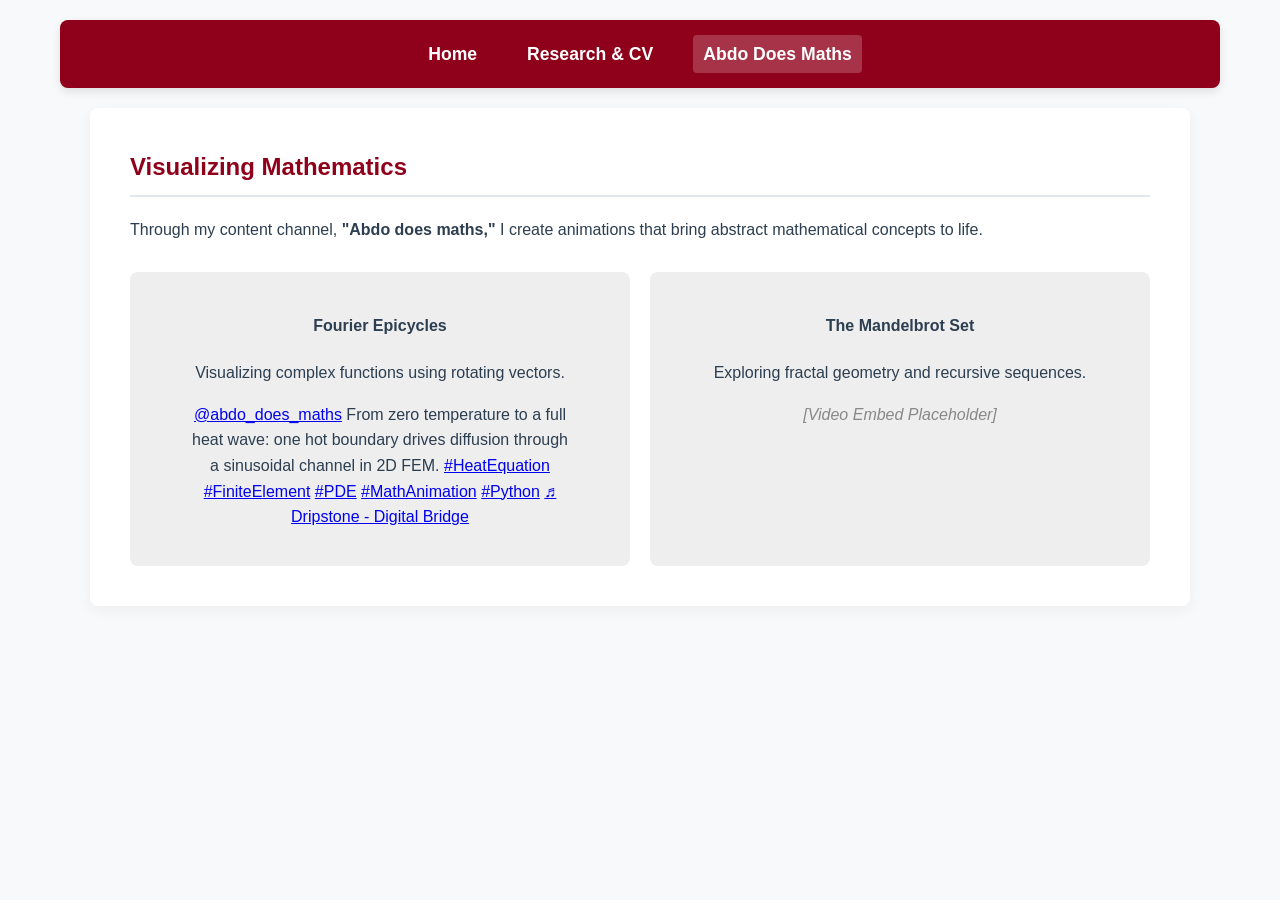
==== animations.html @ 974e37e3 "added one video" ====
<!DOCTYPE html>
<html lang="en">
<head>
    <meta charset="UTF-8">
    <meta name="viewport" content="width=device-width, initial-scale=1.0">
    <title>Abderrahmane Benfanich | Animations</title>
    <style>
        /* Exact same CSS */
        :root { --primary: #8f001a; --bg-color: #f8f9fa; --text-main: #2c3e50; --text-light: #5a6c7d; --sidebar-bg: #ffffff; --border-color: #e1e8ed; }
        body { font-family: 'Segoe UI', Roboto, Helvetica, Arial, sans-serif; line-height: 1.6; color: var(--text-main); background-color: var(--bg-color); margin: 0; padding: 20px; }
        .navbar { background-color: var(--primary); max-width: 1100px; margin: 0 auto 20px auto; padding: 15px 30px; border-radius: 8px; box-shadow: 0 4px 10px rgba(0,0,0,0.1); display: flex; justify-content: center; gap: 30px; }
        .navbar a { color: white; text-decoration: none; font-weight: 600; font-size: 1.1em; padding: 5px 10px; border-radius: 4px; transition: background 0.3s; }
        .navbar a:hover, .navbar a.active { background-color: rgba(255, 255, 255, 0.2); }
        .content-wrapper { max-width: 1100px; margin: 0 auto; display: grid; grid-template-columns: 1fr; gap: 20px; }
        .card { background: var(--sidebar-bg); border-radius: 8px; box-shadow: 0 4px 15px rgba(0,0,0,0.05); padding: 40px; text-align: center; }
        .section-title { color: var(--primary); font-size: 1.5em; border-bottom: 2px solid var(--border-color); padding-bottom: 8px; margin-top: 0; margin-bottom: 20px; text-align: left; }
        .grid-container { display: grid; grid-template-columns: repeat(auto-fit, minmax(300px, 1fr)); gap: 20px; margin-top: 30px; }
        .video-box { background: #eee; padding: 20px; border-radius: 8px; }
    </style>
</head>
<body>

    <nav class="navbar">
        <a href="index.html">Home</a>
        <a href="research.html">Research & CV</a>
        <a href="animations.html" class="active">Abdo Does Maths</a>
    </nav>

    <div class="content-wrapper">
        <main class="card">
            <h3 class="section-title">Visualizing Mathematics</h3>
            <p style="text-align: left;">Through my content channel, <strong>"Abdo does maths,"</strong> I create animations that bring abstract mathematical concepts to life.</p>
            
            <div class="grid-container">
                <div class="video-box">
                    <h4>Fourier Epicycles</h4>
                    <p>Visualizing complex functions using rotating vectors.</p>
                    <blockquote class="tiktok-embed" cite="https://www.tiktok.com/@abdo_does_maths/video/7622740439497493781" data-video-id="7622740439497493781" style="max-width: 605px;min-width: 325px;" > <section> <a target="_blank" title="@abdo_does_maths" href="https://www.tiktok.com/@abdo_does_maths?refer=embed">@abdo_does_maths</a> From zero temperature to a full heat wave: one hot boundary drives diffusion through a sinusoidal channel in 2D FEM. <a title="heatequation" target="_blank" href="https://www.tiktok.com/tag/heatequation?refer=embed">#HeatEquation</a> <a title="finiteelement" target="_blank" href="https://www.tiktok.com/tag/finiteelement?refer=embed">#FiniteElement</a> <a title="pde" target="_blank" href="https://www.tiktok.com/tag/pde?refer=embed">#PDE</a> <a title="mathanimation" target="_blank" href="https://www.tiktok.com/tag/mathanimation?refer=embed">#MathAnimation</a> <a title="python" target="_blank" href="https://www.tiktok.com/tag/python?refer=embed">#Python</a> <a target="_blank" title="♬ Dripstone - Digital Bridge" href="https://www.tiktok.com/music/Dripstone-7466888353709099024?refer=embed">♬ Dripstone - Digital Bridge</a> </section> </blockquote> <script async src="https://www.tiktok.com/embed.js"></script>
                </div>
                <div class="video-box">
                    <h4>The Mandelbrot Set</h4>
                    <p>Exploring fractal geometry and recursive sequences.</p>
                    <p style="color: #888; font-style: italic;">[Video Embed Placeholder]</p>
                </div>
            </div>
        </main>
    </div>

</body>
</html>
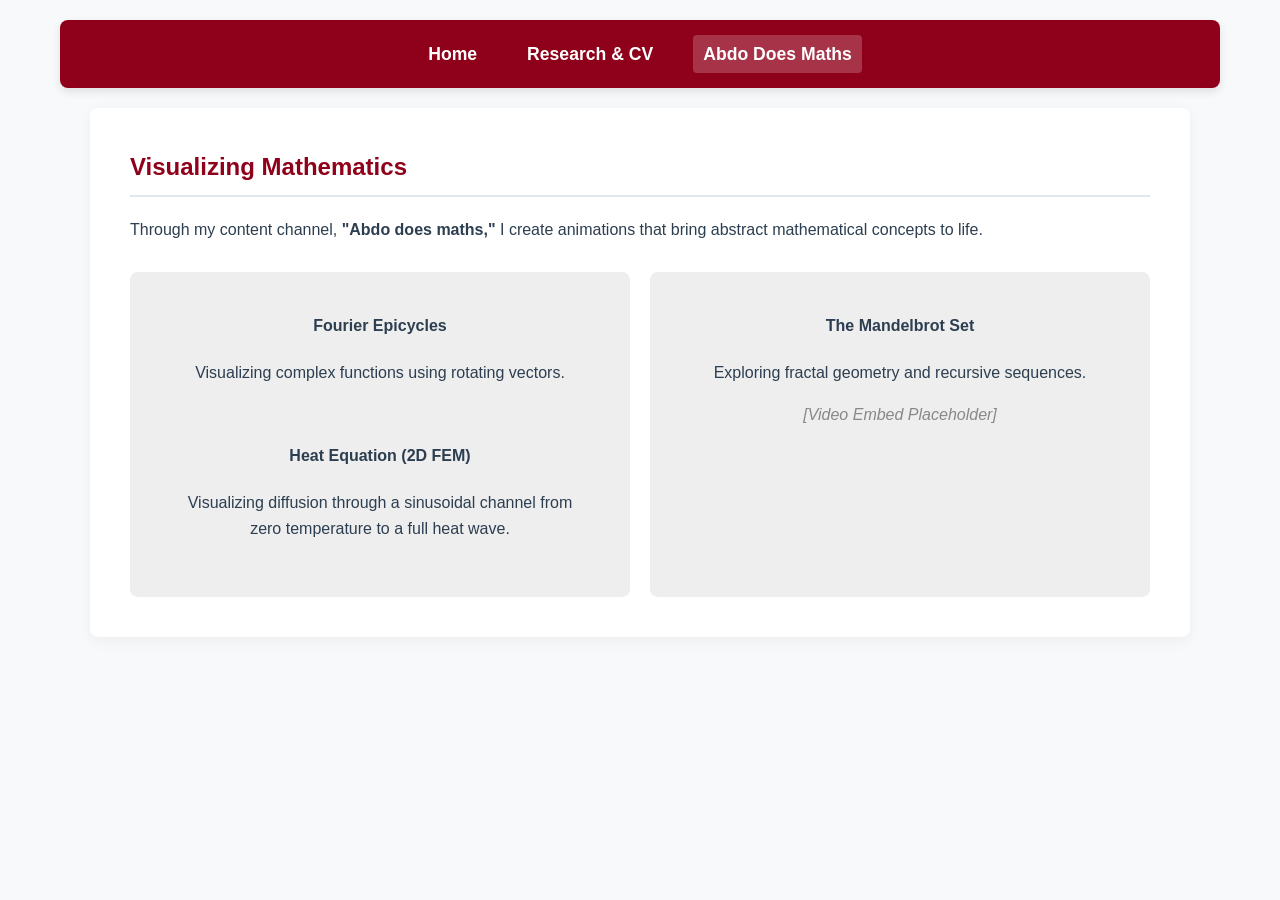
==== commit 09f8b2f8: "." ====
--- a/animations.html
+++ b/animations.html
@@ -35,7 +35,15 @@
                 <div class="video-box">
                     <h4>Fourier Epicycles</h4>
                     <p>Visualizing complex functions using rotating vectors.</p>
-                    <blockquote class="tiktok-embed" cite="https://www.tiktok.com/@abdo_does_maths/video/7622740439497493781" data-video-id="7622740439497493781" style="max-width: 605px;min-width: 325px;" > <section> <a target="_blank" title="@abdo_does_maths" href="https://www.tiktok.com/@abdo_does_maths?refer=embed">@abdo_does_maths</a> From zero temperature to a full heat wave: one hot boundary drives diffusion through a sinusoidal channel in 2D FEM. <a title="heatequation" target="_blank" href="https://www.tiktok.com/tag/heatequation?refer=embed">#HeatEquation</a> <a title="finiteelement" target="_blank" href="https://www.tiktok.com/tag/finiteelement?refer=embed">#FiniteElement</a> <a title="pde" target="_blank" href="https://www.tiktok.com/tag/pde?refer=embed">#PDE</a> <a title="mathanimation" target="_blank" href="https://www.tiktok.com/tag/mathanimation?refer=embed">#MathAnimation</a> <a title="python" target="_blank" href="https://www.tiktok.com/tag/python?refer=embed">#Python</a> <a target="_blank" title="♬ Dripstone - Digital Bridge" href="https://www.tiktok.com/music/Dripstone-7466888353709099024?refer=embed">♬ Dripstone - Digital Bridge</a> </section> </blockquote> <script async src="https://www.tiktok.com/embed.js"></script>
+                    <div class="video-box">
+                    <h4>Heat Equation (2D FEM)</h4>
+                    <p>Visualizing diffusion through a sinusoidal channel from zero temperature to a full heat wave.</p>
+                    
+                    <blockquote class="tiktok-embed" cite="https://www.tiktok.com/@abdo_does_maths/video/7622740439497493781" data-video-id="7622740439497493781" style="max-width: 605px; min-width: 325px; margin: 0 auto; border-radius: 8px; overflow: hidden;">
+                    </blockquote> 
+                    <script async src="https://www.tiktok.com/embed.js"></script>
+                    
+                </div>
                 </div>
                 <div class="video-box">
                     <h4>The Mandelbrot Set</h4>
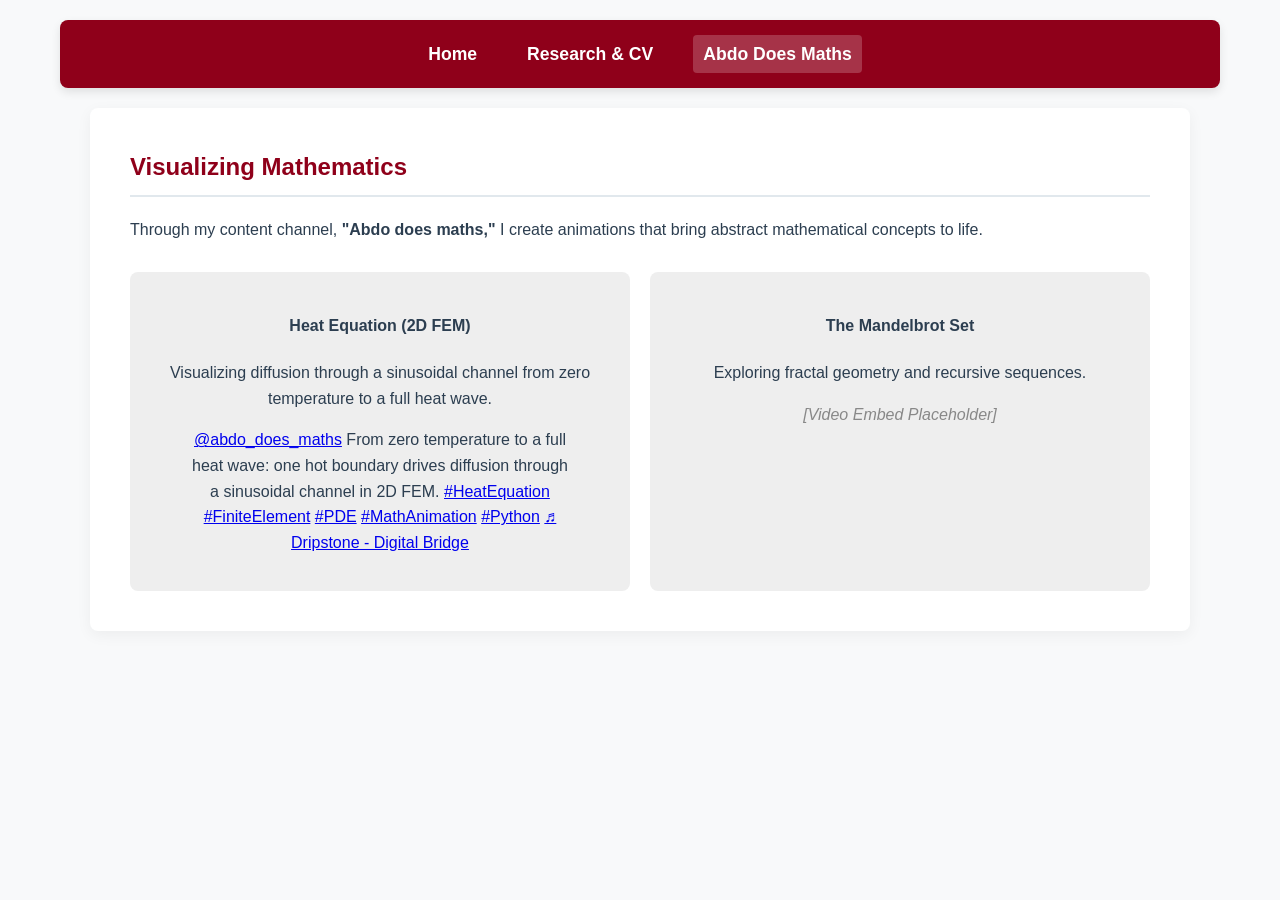
==== commit a492f4bb: "fixed embedding" ====
--- a/animations.html
+++ b/animations.html
@@ -33,17 +33,9 @@
             
             <div class="grid-container">
                 <div class="video-box">
-                    <h4>Fourier Epicycles</h4>
-                    <p>Visualizing complex functions using rotating vectors.</p>
-                    <div class="video-box">
-                    <h4>Heat Equation (2D FEM)</h4>
-                    <p>Visualizing diffusion through a sinusoidal channel from zero temperature to a full heat wave.</p>
-                    
-                    <blockquote class="tiktok-embed" cite="https://www.tiktok.com/@abdo_does_maths/video/7622740439497493781" data-video-id="7622740439497493781" style="max-width: 605px; min-width: 325px; margin: 0 auto; border-radius: 8px; overflow: hidden;">
-                    </blockquote> 
-                    <script async src="https://www.tiktok.com/embed.js"></script>
-                    
-                </div>
+                <h4>Heat Equation (2D FEM)</h4>
+                <p>Visualizing diffusion through a sinusoidal channel from zero temperature to a full heat wave.</p>
+                    <blockquote class="tiktok-embed" cite="https://www.tiktok.com/@abdo_does_maths/video/7622740439497493781" data-video-id="7622740439497493781" style="max-width: 605px;min-width: 325px;" > <section> <a target="_blank" title="@abdo_does_maths" href="https://www.tiktok.com/@abdo_does_maths?refer=embed">@abdo_does_maths</a> From zero temperature to a full heat wave: one hot boundary drives diffusion through a sinusoidal channel in 2D FEM. <a title="heatequation" target="_blank" href="https://www.tiktok.com/tag/heatequation?refer=embed">#HeatEquation</a> <a title="finiteelement" target="_blank" href="https://www.tiktok.com/tag/finiteelement?refer=embed">#FiniteElement</a> <a title="pde" target="_blank" href="https://www.tiktok.com/tag/pde?refer=embed">#PDE</a> <a title="mathanimation" target="_blank" href="https://www.tiktok.com/tag/mathanimation?refer=embed">#MathAnimation</a> <a title="python" target="_blank" href="https://www.tiktok.com/tag/python?refer=embed">#Python</a> <a target="_blank" title="♬ Dripstone - Digital Bridge" href="https://www.tiktok.com/music/Dripstone-7466888353709099024?refer=embed">♬ Dripstone - Digital Bridge</a> </section> </blockquote> <script async src="https://www.tiktok.com/embed.js"></script>
                 </div>
                 <div class="video-box">
                     <h4>The Mandelbrot Set</h4>
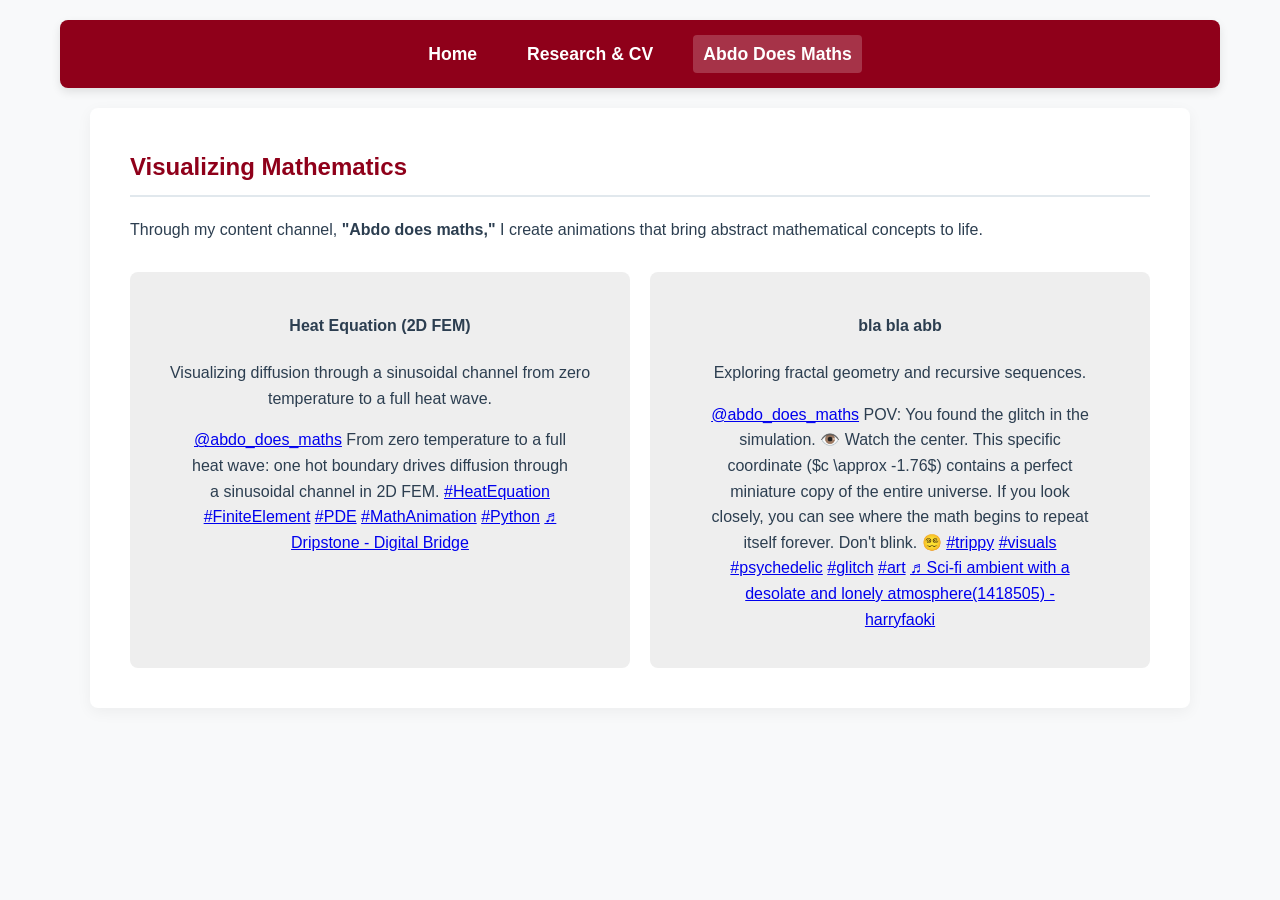
==== commit c2d5c495: "n" ====
--- a/animations.html
+++ b/animations.html
@@ -35,16 +35,18 @@
                 <div class="video-box">
                 <h4>Heat Equation (2D FEM)</h4>
                 <p>Visualizing diffusion through a sinusoidal channel from zero temperature to a full heat wave.</p>
-                    <blockquote class="tiktok-embed" cite="https://www.tiktok.com/@abdo_does_maths/video/7622740439497493781" data-video-id="7622740439497493781" style="max-width: 605px;min-width: 325px;" > <section> <a target="_blank" title="@abdo_does_maths" href="https://www.tiktok.com/@abdo_does_maths?refer=embed">@abdo_does_maths</a> From zero temperature to a full heat wave: one hot boundary drives diffusion through a sinusoidal channel in 2D FEM. <a title="heatequation" target="_blank" href="https://www.tiktok.com/tag/heatequation?refer=embed">#HeatEquation</a> <a title="finiteelement" target="_blank" href="https://www.tiktok.com/tag/finiteelement?refer=embed">#FiniteElement</a> <a title="pde" target="_blank" href="https://www.tiktok.com/tag/pde?refer=embed">#PDE</a> <a title="mathanimation" target="_blank" href="https://www.tiktok.com/tag/mathanimation?refer=embed">#MathAnimation</a> <a title="python" target="_blank" href="https://www.tiktok.com/tag/python?refer=embed">#Python</a> <a target="_blank" title="♬ Dripstone - Digital Bridge" href="https://www.tiktok.com/music/Dripstone-7466888353709099024?refer=embed">♬ Dripstone - Digital Bridge</a> </section> </blockquote> <script async src="https://www.tiktok.com/embed.js"></script>
+                    <blockquote class="tiktok-embed" cite="https://www.tiktok.com/@abdo_does_maths/video/7622740439497493781" data-video-id="7622740439497493781" style="max-width: 605px;min-width: 325px;" > <section> <a target="_blank" title="@abdo_does_maths" href="https://www.tiktok.com/@abdo_does_maths?refer=embed">@abdo_does_maths</a> From zero temperature to a full heat wave: one hot boundary drives diffusion through a sinusoidal channel in 2D FEM. <a title="heatequation" target="_blank" href="https://www.tiktok.com/tag/heatequation?refer=embed">#HeatEquation</a> <a title="finiteelement" target="_blank" href="https://www.tiktok.com/tag/finiteelement?refer=embed">#FiniteElement</a> <a title="pde" target="_blank" href="https://www.tiktok.com/tag/pde?refer=embed">#PDE</a> <a title="mathanimation" target="_blank" href="https://www.tiktok.com/tag/mathanimation?refer=embed">#MathAnimation</a> <a title="python" target="_blank" href="https://www.tiktok.com/tag/python?refer=embed">#Python</a> <a target="_blank" title="♬ Dripstone - Digital Bridge" href="https://www.tiktok.com/music/Dripstone-7466888353709099024?refer=embed">♬ Dripstone - Digital Bridge</a> </section> </blockquote> 
                 </div>
                 <div class="video-box">
-                    <h4>The Mandelbrot Set</h4>
+                    <h4>bla bla abb</h4>
                     <p>Exploring fractal geometry and recursive sequences.</p>
-                    <p style="color: #888; font-style: italic;">[Video Embed Placeholder]</p>
+                    <blockquote class="tiktok-embed" cite="https://www.tiktok.com/@abdo_does_maths/video/7607309494258896148" data-video-id="7607309494258896148" style="max-width: 605px;min-width: 325px;" > <section> <a target="_blank" title="@abdo_does_maths" href="https://www.tiktok.com/@abdo_does_maths?refer=embed">@abdo_does_maths</a> POV: You found the glitch in the simulation. 👁️ Watch the center. This specific coordinate ($c \approx -1.76$) contains a perfect miniature copy of the entire universe. If you look closely, you can see where the math begins to repeat itself forever. Don&#39;t blink. 😵‍💫 <a title="trippy" target="_blank" href="https://www.tiktok.com/tag/trippy?refer=embed">#trippy</a> <a title="visuals" target="_blank" href="https://www.tiktok.com/tag/visuals?refer=embed">#visuals</a> <a title="psychedelic" target="_blank" href="https://www.tiktok.com/tag/psychedelic?refer=embed">#psychedelic</a> <a title="glitch" target="_blank" href="https://www.tiktok.com/tag/glitch?refer=embed">#glitch</a> <a title="art" target="_blank" href="https://www.tiktok.com/tag/art?refer=embed">#art</a> <a target="_blank" title="♬ Sci-fi ambient with a desolate and lonely atmosphere(1418505) - harryfaoki" href="https://www.tiktok.com/music/Sci-fi-ambient-with-a-desolate-and-lonely-atmosphere-1418505-7223823859698894850?refer=embed">♬ Sci-fi ambient with a desolate and lonely atmosphere(1418505) - harryfaoki</a> </section> </blockquote> 
                 </div>
             </div>
         </main>
     </div>
 
+    <script async src="https://www.tiktok.com/embed.js"></script>
+
 </body>
 </html>
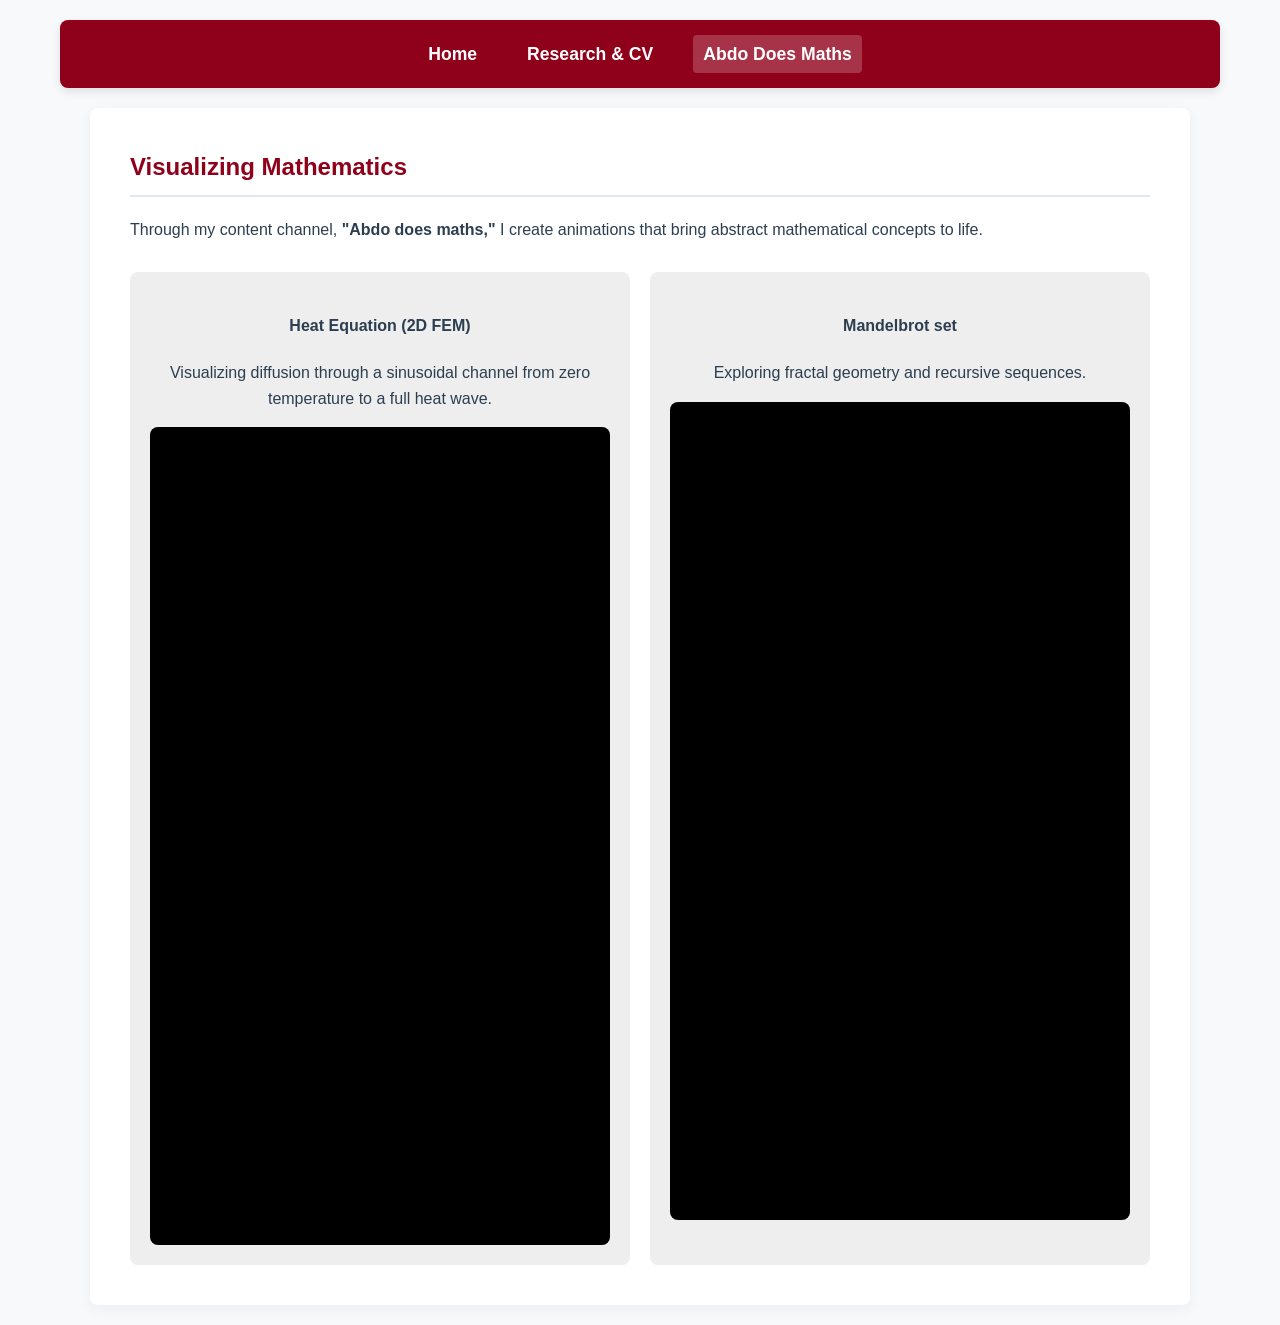
==== commit 08694870: "yeah" ====
--- a/animations.html
+++ b/animations.html
@@ -16,6 +16,8 @@
         .section-title { color: var(--primary); font-size: 1.5em; border-bottom: 2px solid var(--border-color); padding-bottom: 8px; margin-top: 0; margin-bottom: 20px; text-align: left; }
         .grid-container { display: grid; grid-template-columns: repeat(auto-fit, minmax(300px, 1fr)); gap: 20px; margin-top: 30px; }
         .video-box { background: #eee; padding: 20px; border-radius: 8px; }
+        .tiktok-frame { position: relative; width: 100%; padding-top: 177.78%; border-radius: 8px; overflow: hidden; background: #000; }
+        .tiktok-frame iframe { position: absolute; inset: 0; width: 100%; height: 100%; border: 0; }
     </style>
 </head>
 <body>
@@ -35,18 +37,32 @@
                 <div class="video-box">
                 <h4>Heat Equation (2D FEM)</h4>
                 <p>Visualizing diffusion through a sinusoidal channel from zero temperature to a full heat wave.</p>
-                    <blockquote class="tiktok-embed" cite="https://www.tiktok.com/@abdo_does_maths/video/7622740439497493781" data-video-id="7622740439497493781" style="max-width: 605px;min-width: 325px;" > <section> <a target="_blank" title="@abdo_does_maths" href="https://www.tiktok.com/@abdo_does_maths?refer=embed">@abdo_does_maths</a> From zero temperature to a full heat wave: one hot boundary drives diffusion through a sinusoidal channel in 2D FEM. <a title="heatequation" target="_blank" href="https://www.tiktok.com/tag/heatequation?refer=embed">#HeatEquation</a> <a title="finiteelement" target="_blank" href="https://www.tiktok.com/tag/finiteelement?refer=embed">#FiniteElement</a> <a title="pde" target="_blank" href="https://www.tiktok.com/tag/pde?refer=embed">#PDE</a> <a title="mathanimation" target="_blank" href="https://www.tiktok.com/tag/mathanimation?refer=embed">#MathAnimation</a> <a title="python" target="_blank" href="https://www.tiktok.com/tag/python?refer=embed">#Python</a> <a target="_blank" title="♬ Dripstone - Digital Bridge" href="https://www.tiktok.com/music/Dripstone-7466888353709099024?refer=embed">♬ Dripstone - Digital Bridge</a> </section> </blockquote> 
+                    <div class="tiktok-frame">
+                        <iframe
+                            src="https://www.tiktok.com/player/v1/7622740439497493781"
+                            title="Heat Equation (2D FEM)"
+                            loading="lazy"
+                            allow="autoplay; fullscreen; picture-in-picture; encrypted-media"
+                            allowfullscreen>
+                        </iframe>
+                    </div>
                 </div>
                 <div class="video-box">
-                    <h4>bla bla abb</h4>
+                    <h4>Mandelbrot set</h4>
                     <p>Exploring fractal geometry and recursive sequences.</p>
-                    <blockquote class="tiktok-embed" cite="https://www.tiktok.com/@abdo_does_maths/video/7607309494258896148" data-video-id="7607309494258896148" style="max-width: 605px;min-width: 325px;" > <section> <a target="_blank" title="@abdo_does_maths" href="https://www.tiktok.com/@abdo_does_maths?refer=embed">@abdo_does_maths</a> POV: You found the glitch in the simulation. 👁️ Watch the center. This specific coordinate ($c \approx -1.76$) contains a perfect miniature copy of the entire universe. If you look closely, you can see where the math begins to repeat itself forever. Don&#39;t blink. 😵‍💫 <a title="trippy" target="_blank" href="https://www.tiktok.com/tag/trippy?refer=embed">#trippy</a> <a title="visuals" target="_blank" href="https://www.tiktok.com/tag/visuals?refer=embed">#visuals</a> <a title="psychedelic" target="_blank" href="https://www.tiktok.com/tag/psychedelic?refer=embed">#psychedelic</a> <a title="glitch" target="_blank" href="https://www.tiktok.com/tag/glitch?refer=embed">#glitch</a> <a title="art" target="_blank" href="https://www.tiktok.com/tag/art?refer=embed">#art</a> <a target="_blank" title="♬ Sci-fi ambient with a desolate and lonely atmosphere(1418505) - harryfaoki" href="https://www.tiktok.com/music/Sci-fi-ambient-with-a-desolate-and-lonely-atmosphere-1418505-7223823859698894850?refer=embed">♬ Sci-fi ambient with a desolate and lonely atmosphere(1418505) - harryfaoki</a> </section> </blockquote> 
+                    <div class="tiktok-frame">
+                        <iframe
+                            src="https://www.tiktok.com/player/v1/7607309494258896148"
+                            title="Fractal geometry and recursive sequences"
+                            loading="lazy"
+                            allow="autoplay; fullscreen; picture-in-picture; encrypted-media"
+                            allowfullscreen>
+                        </iframe>
+                    </div>
                 </div>
             </div>
         </main>
     </div>
 
-    <script async src="https://www.tiktok.com/embed.js"></script>
-
 </body>
 </html>
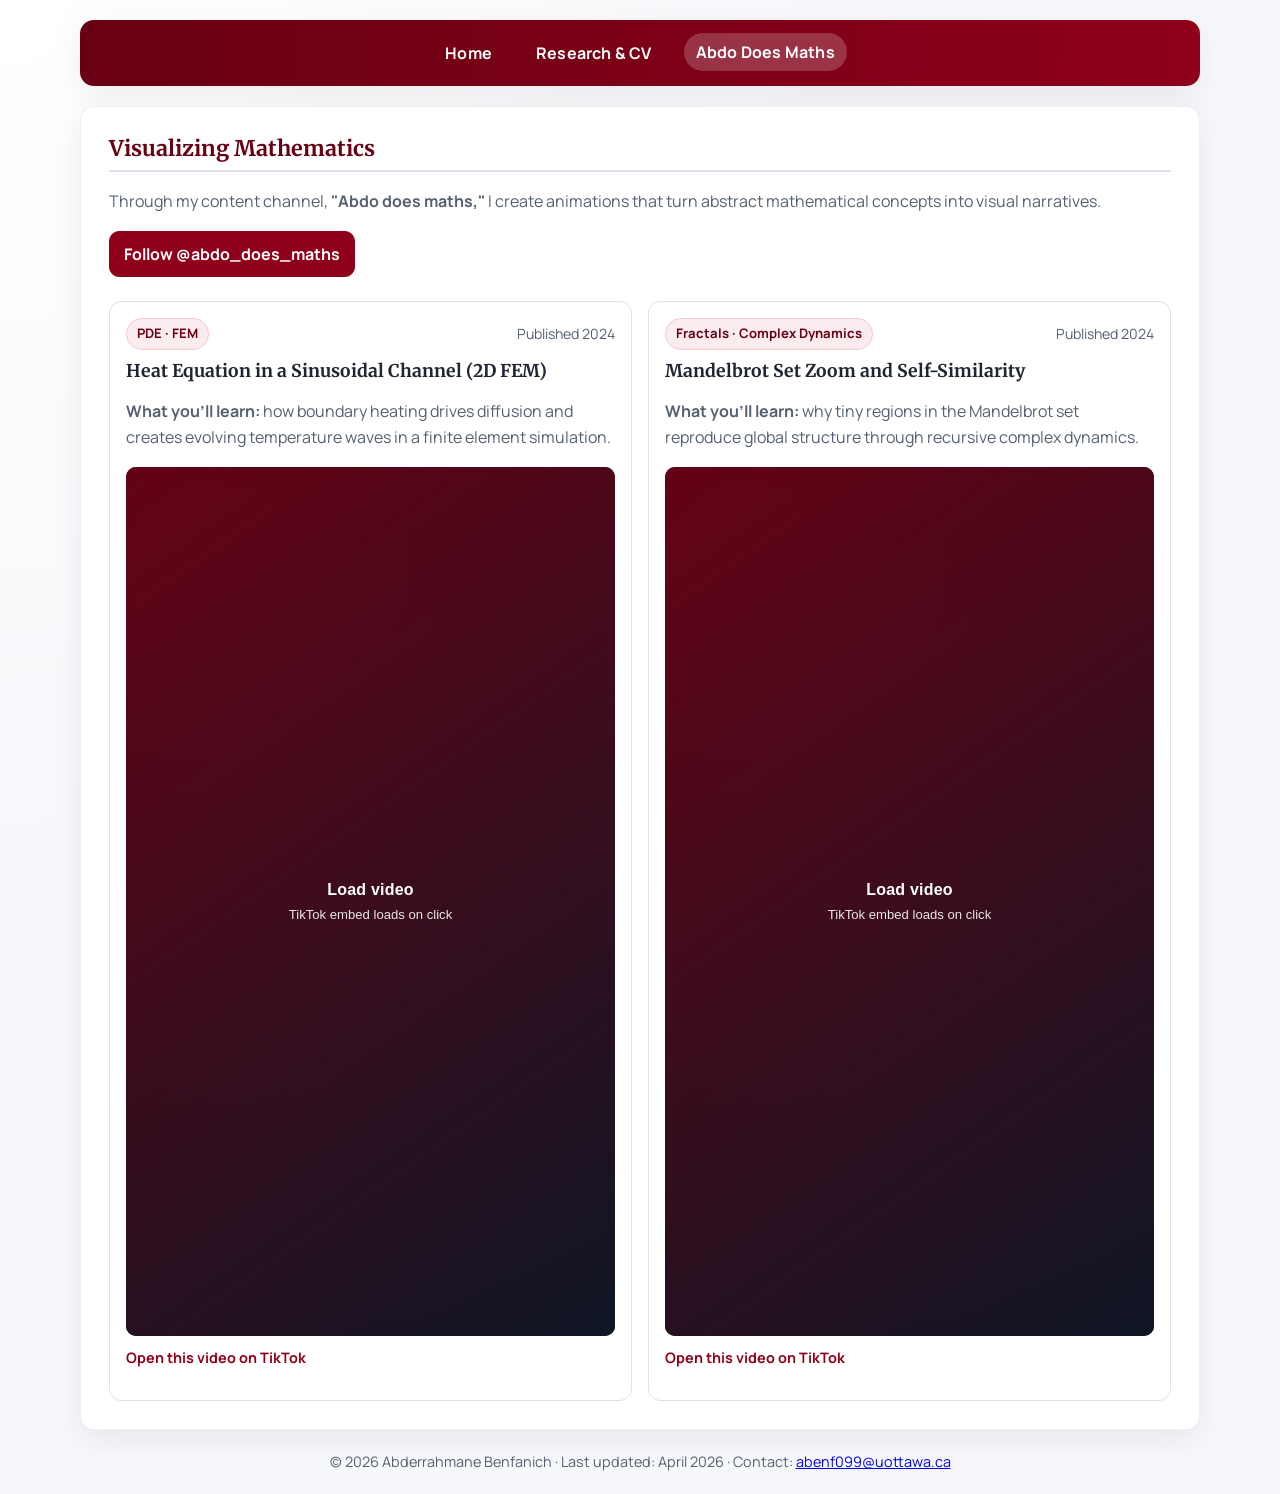
==== commit 71ba14ef: "auto update 2026-04-14 22:32" ====
--- a/animations.html
+++ b/animations.html
@@ -3,24 +3,28 @@
 <head>
     <meta charset="UTF-8">
     <meta name="viewport" content="width=device-width, initial-scale=1.0">
+    <meta name="description" content="Mathematical animations by Abderrahmane Benfanich: finite element simulation, PDE dynamics, and fractal visualizations from Abdo does maths.">
+    <meta name="robots" content="index, follow">
+    <meta property="og:type" content="website">
+    <meta property="og:title" content="Abderrahmane Benfanich | Animations">
+    <meta property="og:description" content="Watch math animations and visual explainers covering PDEs, FEM, and fractal geometry.">
+    <meta property="og:url" content="https://abderrahmane-benfanich.github.io/animations.html">
+    <meta property="og:image" content="https://abderrahmane-benfanich.github.io/social-preview.svg">
+    <meta property="og:image:alt" content="Abderrahmane Benfanich mathematical animations preview">
+    <meta name="twitter:card" content="summary">
+    <meta name="twitter:title" content="Abderrahmane Benfanich | Animations">
+    <meta name="twitter:description" content="Watch math animations and visual explainers covering PDEs, FEM, and fractal geometry.">
+    <meta name="twitter:image" content="https://abderrahmane-benfanich.github.io/social-preview.svg">
+    <link rel="canonical" href="https://abderrahmane-benfanich.github.io/animations.html">
+    <link rel="icon" type="image/svg+xml" href="favicon.svg">
+    <link rel="preconnect" href="https://fonts.googleapis.com">
+    <link rel="preconnect" href="https://fonts.gstatic.com" crossorigin>
+    <link href="https://fonts.googleapis.com/css2?family=Manrope:wght@400;600;700;800&family=Merriweather:wght@700;900&display=swap" rel="stylesheet">
+    <link rel="stylesheet" href="styles.css">
     <title>Abderrahmane Benfanich | Animations</title>
-    <style>
-        /* Exact same CSS */
-        :root { --primary: #8f001a; --bg-color: #f8f9fa; --text-main: #2c3e50; --text-light: #5a6c7d; --sidebar-bg: #ffffff; --border-color: #e1e8ed; }
-        body { font-family: 'Segoe UI', Roboto, Helvetica, Arial, sans-serif; line-height: 1.6; color: var(--text-main); background-color: var(--bg-color); margin: 0; padding: 20px; }
-        .navbar { background-color: var(--primary); max-width: 1100px; margin: 0 auto 20px auto; padding: 15px 30px; border-radius: 8px; box-shadow: 0 4px 10px rgba(0,0,0,0.1); display: flex; justify-content: center; gap: 30px; }
-        .navbar a { color: white; text-decoration: none; font-weight: 600; font-size: 1.1em; padding: 5px 10px; border-radius: 4px; transition: background 0.3s; }
-        .navbar a:hover, .navbar a.active { background-color: rgba(255, 255, 255, 0.2); }
-        .content-wrapper { max-width: 1100px; margin: 0 auto; display: grid; grid-template-columns: 1fr; gap: 20px; }
-        .card { background: var(--sidebar-bg); border-radius: 8px; box-shadow: 0 4px 15px rgba(0,0,0,0.05); padding: 40px; text-align: center; }
-        .section-title { color: var(--primary); font-size: 1.5em; border-bottom: 2px solid var(--border-color); padding-bottom: 8px; margin-top: 0; margin-bottom: 20px; text-align: left; }
-        .grid-container { display: grid; grid-template-columns: repeat(auto-fit, minmax(300px, 1fr)); gap: 20px; margin-top: 30px; }
-        .video-box { background: #eee; padding: 20px; border-radius: 8px; }
-        .tiktok-frame { position: relative; width: 100%; padding-top: 177.78%; border-radius: 8px; overflow: hidden; background: #000; }
-        .tiktok-frame iframe { position: absolute; inset: 0; width: 100%; height: 100%; border: 0; }
-    </style>
 </head>
 <body>
+    <a class="skip-link" href="#main-content">Skip to main content</a>
 
     <nav class="navbar">
         <a href="index.html">Home</a>
@@ -29,40 +33,117 @@
     </nav>
 
     <div class="content-wrapper">
-        <main class="card">
-            <h3 class="section-title">Visualizing Mathematics</h3>
-            <p style="text-align: left;">Through my content channel, <strong>"Abdo does maths,"</strong> I create animations that bring abstract mathematical concepts to life.</p>
+        <main class="card" id="main-content">
+            <h1 class="section-title">Visualizing Mathematics</h1>
+            <p class="muted text-left">Through my content channel, <strong>"Abdo does maths,"</strong> I create animations that turn abstract mathematical concepts into visual narratives.</p>
+            <div class="inline-actions inline-actions-start">
+                <a class="button button-primary" href="https://www.tiktok.com/@abdo_does_maths" target="_blank" rel="noopener noreferrer">Follow @abdo_does_maths</a>
+            </div>
             
             <div class="grid-container">
                 <div class="video-box">
-                <h4>Heat Equation (2D FEM)</h4>
-                <p>Visualizing diffusion through a sinusoidal channel from zero temperature to a full heat wave.</p>
+                <div class="video-meta">
+                    <span class="tag">PDE · FEM</span>
+                    <span class="video-date">Published 2024</span>
+                </div>
+                <h3>Heat Equation in a Sinusoidal Channel (2D FEM)</h3>
+                <p><strong>What you'll learn:</strong> how boundary heating drives diffusion and creates evolving temperature waves in a finite element simulation.</p>
                     <div class="tiktok-frame">
-                        <iframe
-                            src="https://www.tiktok.com/player/v1/7622740439497493781"
-                            title="Heat Equation (2D FEM)"
-                            loading="lazy"
-                            allow="autoplay; fullscreen; picture-in-picture; encrypted-media"
-                            allowfullscreen>
-                        </iframe>
+                        <button
+                            class="embed-loader"
+                            type="button"
+                            data-embed-src="https://www.tiktok.com/player/v1/7622740439497493781"
+                            data-embed-title="Heat Equation (2D FEM)">
+                            <span class="embed-loader__label">Load video</span>
+                            <span class="embed-loader__hint">TikTok embed loads on click</span>
+                        </button>
                     </div>
+                    <p class="video-fallback"><a href="https://www.tiktok.com/@abdo_does_maths/video/7622740439497493781" target="_blank" rel="noopener noreferrer">Open this video on TikTok</a></p>
                 </div>
                 <div class="video-box">
-                    <h4>Mandelbrot set</h4>
-                    <p>Exploring fractal geometry and recursive sequences.</p>
+                    <div class="video-meta">
+                        <span class="tag">Fractals · Complex Dynamics</span>
+                        <span class="video-date">Published 2024</span>
+                    </div>
+                    <h3>Mandelbrot Set Zoom and Self-Similarity</h3>
+                    <p><strong>What you'll learn:</strong> why tiny regions in the Mandelbrot set reproduce global structure through recursive complex dynamics.</p>
                     <div class="tiktok-frame">
-                        <iframe
-                            src="https://www.tiktok.com/player/v1/7607309494258896148"
-                            title="Fractal geometry and recursive sequences"
-                            loading="lazy"
-                            allow="autoplay; fullscreen; picture-in-picture; encrypted-media"
-                            allowfullscreen>
-                        </iframe>
+                        <button
+                            class="embed-loader"
+                            type="button"
+                            data-embed-src="https://www.tiktok.com/player/v1/7607309494258896148"
+                            data-embed-title="Mandelbrot set visualization">
+                            <span class="embed-loader__label">Load video</span>
+                            <span class="embed-loader__hint">TikTok embed loads on click</span>
+                        </button>
                     </div>
+                    <p class="video-fallback"><a href="https://www.tiktok.com/@abdo_does_maths/video/7607309494258896148" target="_blank" rel="noopener noreferrer">Open this video on TikTok</a></p>
                 </div>
             </div>
         </main>
     </div>
 
+        <footer class="site-footer">
+                © 2026 Abderrahmane Benfanich · Last updated: April 2026 · Contact: <a href="mailto:abenf099@uottawa.ca">abenf099@uottawa.ca</a>
+        </footer>
+
+        <script type="application/ld+json">
+        {
+            "@context": "https://schema.org",
+            "@graph": [
+                {
+                    "@type": "VideoObject",
+                    "name": "Heat Equation (2D FEM)",
+                    "description": "Finite element visualization of heat diffusion through a sinusoidal channel.",
+                    "embedUrl": "https://www.tiktok.com/player/v1/7622740439497493781",
+                    "thumbnailUrl": "https://abderrahmane-benfanich.github.io/favicon.svg",
+                    "publisher": {
+                        "@type": "Person",
+                        "name": "Abderrahmane Benfanich"
+                    }
+                },
+                {
+                    "@type": "VideoObject",
+                    "name": "Mandelbrot Set",
+                    "description": "Fractal geometry and recursive structure in complex dynamics.",
+                    "embedUrl": "https://www.tiktok.com/player/v1/7607309494258896148",
+                    "thumbnailUrl": "https://abderrahmane-benfanich.github.io/favicon.svg",
+                    "publisher": {
+                        "@type": "Person",
+                        "name": "Abderrahmane Benfanich"
+                    }
+                }
+            ]
+        }
+        </script>
+
+        <script>
+        (function () {
+            var loaders = document.querySelectorAll('.embed-loader');
+
+            loaders.forEach(function (loader) {
+                loader.addEventListener('click', function () {
+                    var frame = loader.closest('.tiktok-frame');
+                    var src = loader.getAttribute('data-embed-src');
+                    var title = loader.getAttribute('data-embed-title') || 'TikTok video';
+
+                    if (!frame || !src) {
+                        return;
+                    }
+
+                    var iframe = document.createElement('iframe');
+                    iframe.src = src;
+                    iframe.title = title;
+                    iframe.loading = 'lazy';
+                    iframe.allow = 'autoplay; fullscreen; picture-in-picture; encrypted-media';
+                    iframe.setAttribute('allowfullscreen', '');
+
+                    frame.innerHTML = '';
+                    frame.appendChild(iframe);
+                });
+            });
+        })();
+        </script>
+
 </body>
 </html>
--- a/styles.css
+++ b/styles.css
@@ -0,0 +1,566 @@
+:root {
+    --primary: #8f001a;
+    --primary-dark: #680013;
+    --primary-soft: #fbecef;
+    --ink-1: #202631;
+    --ink-2: #556170;
+    --bg: #f7f8fb;
+    --card: #ffffff;
+    --line: #dde3ea;
+    --shadow: 0 10px 30px rgba(25, 35, 45, 0.08);
+    --radius: 14px;
+    --content-width: 1120px;
+}
+
+* {
+    box-sizing: border-box;
+}
+
+html,
+body {
+    margin: 0;
+    padding: 0;
+}
+
+body {
+    font-family: "Manrope", "Segoe UI", Roboto, Helvetica, Arial, sans-serif;
+    line-height: 1.65;
+    color: var(--ink-1);
+    background:
+        radial-gradient(circle at 0% 0%, #ffffff 0%, #f7f8fb 42%),
+        linear-gradient(140deg, #f9fbff 0%, #f3f4f8 100%);
+    padding: 20px;
+}
+
+.skip-link {
+    position: absolute;
+    left: 12px;
+    top: -52px;
+    padding: 10px 14px;
+    background: #ffffff;
+    color: var(--primary-dark);
+    border: 2px solid var(--primary);
+    border-radius: 10px;
+    text-decoration: none;
+    font-weight: 700;
+    z-index: 2000;
+    transition: top 0.2s ease;
+}
+
+.skip-link:focus-visible {
+    top: 12px;
+}
+
+h1,
+h2,
+h3,
+h4 {
+    font-family: "Merriweather", Georgia, "Times New Roman", serif;
+    color: var(--ink-1);
+    line-height: 1.25;
+}
+
+p {
+    color: var(--ink-2);
+}
+
+.navbar {
+    background: linear-gradient(95deg, var(--primary-dark) 0%, var(--primary) 100%);
+    max-width: var(--content-width);
+    margin: 0 auto 20px;
+    padding: 14px 24px;
+    border-radius: var(--radius);
+    box-shadow: var(--shadow);
+    display: flex;
+    justify-content: center;
+    gap: 20px;
+    flex-wrap: wrap;
+}
+
+.navbar a {
+    color: #ffffff;
+    text-decoration: none;
+    font-weight: 700;
+    font-size: 1rem;
+    letter-spacing: 0.2px;
+    padding: 6px 12px;
+    border-radius: 999px;
+    transition: background-color 0.2s ease, transform 0.2s ease;
+}
+
+.navbar a:hover,
+.navbar a.active {
+    background-color: rgba(255, 255, 255, 0.2);
+    transform: translateY(-1px);
+}
+
+.content-wrapper {
+    max-width: var(--content-width);
+    margin: 0 auto;
+    display: grid;
+    gap: 20px;
+}
+
+.layout-home {
+    grid-template-columns: 310px 1fr;
+}
+
+.card {
+    background: var(--card);
+    border-radius: var(--radius);
+    box-shadow: var(--shadow);
+    padding: 28px;
+    border: 1px solid rgba(221, 227, 234, 0.5);
+}
+
+.card-spaced {
+    margin-top: 20px;
+}
+
+.profile-name {
+    margin: 0;
+    color: var(--primary-dark);
+}
+
+.profile-role {
+    margin-top: 8px;
+}
+
+.page-title {
+    margin-top: 0;
+    color: var(--primary-dark);
+}
+
+.section-title-top {
+    margin-top: 28px;
+}
+
+.text-left {
+    text-align: left;
+}
+
+.hero {
+    position: relative;
+    overflow: hidden;
+    background:
+        linear-gradient(118deg, #fff8f9 0%, #ffffff 42%, #f4f8ff 100%);
+}
+
+.hero::before {
+    content: "";
+    position: absolute;
+    width: 320px;
+    height: 320px;
+    border-radius: 50%;
+    background: radial-gradient(circle, rgba(143, 0, 26, 0.13) 0%, rgba(143, 0, 26, 0) 70%);
+    top: -140px;
+    right: -100px;
+    pointer-events: none;
+}
+
+.hero-title {
+    margin: 0 0 8px;
+    font-size: clamp(1.8rem, 3vw, 2.4rem);
+    color: var(--primary-dark);
+}
+
+.hero-subtitle {
+    margin: 0;
+    max-width: 70ch;
+}
+
+.hero-actions,
+.inline-actions {
+    margin-top: 18px;
+    display: flex;
+    gap: 10px;
+    flex-wrap: wrap;
+}
+
+.inline-actions-start {
+    justify-content: flex-start;
+    margin-top: 8px;
+}
+
+.button {
+    display: inline-flex;
+    align-items: center;
+    justify-content: center;
+    gap: 6px;
+    text-decoration: none;
+    border: 1px solid var(--line);
+    border-radius: 10px;
+    padding: 9px 14px;
+    font-weight: 700;
+    color: var(--ink-1);
+    background: #fff;
+    transition: transform 0.2s ease, box-shadow 0.2s ease, background-color 0.2s ease;
+}
+
+.button-small {
+    padding: 7px 11px;
+    font-size: 0.85rem;
+}
+
+.button:hover {
+    transform: translateY(-1px);
+    box-shadow: 0 8px 18px rgba(32, 38, 49, 0.08);
+}
+
+.button-primary {
+    border-color: var(--primary);
+    background: var(--primary);
+    color: #fff;
+}
+
+.button-primary:hover {
+    background: var(--primary-dark);
+}
+
+.section-title {
+    margin: 0 0 16px;
+    font-size: 1.35rem;
+    color: var(--primary-dark);
+    border-bottom: 2px solid var(--line);
+    padding-bottom: 8px;
+}
+
+.work-grid {
+    display: grid;
+    grid-template-columns: repeat(auto-fit, minmax(240px, 1fr));
+    gap: 14px;
+}
+
+.work-card {
+    border: 1px solid var(--line);
+    border-radius: 12px;
+    padding: 14px;
+    background: #fff;
+}
+
+.work-card h3 {
+    margin: 6px 0;
+    font-size: 1.02rem;
+}
+
+.work-card p {
+    margin: 8px 0 10px;
+    font-size: 0.95rem;
+}
+
+.work-card a {
+    color: var(--primary);
+    text-decoration: none;
+    font-weight: 700;
+}
+
+.work-card a:hover {
+    text-decoration: underline;
+}
+
+.muted {
+    color: var(--ink-2);
+}
+
+.contact-list {
+    list-style: none;
+    padding: 0;
+    margin: 0;
+    display: grid;
+    gap: 10px;
+    font-size: 0.95rem;
+}
+
+.contact-list a {
+    color: var(--primary);
+    text-decoration: none;
+    font-weight: 700;
+}
+
+.contact-list a:hover {
+    text-decoration: underline;
+}
+
+.block-title {
+    font-size: 0.95rem;
+    margin: 22px 0 8px;
+    color: var(--ink-1);
+}
+
+.tag-cloud {
+    display: flex;
+    flex-wrap: wrap;
+    gap: 8px;
+}
+
+.tag {
+    background: var(--primary-soft);
+    color: var(--primary-dark);
+    border: 1px solid #f4cad1;
+    padding: 4px 10px;
+    border-radius: 999px;
+    font-size: 0.82rem;
+    font-weight: 700;
+}
+
+.meta-row {
+    display: flex;
+    justify-content: space-between;
+    align-items: baseline;
+    gap: 16px;
+    flex-wrap: wrap;
+}
+
+.meta-date {
+    color: var(--primary);
+    font-size: 0.9rem;
+    font-weight: 700;
+}
+
+.item {
+    margin-bottom: 24px;
+}
+
+.item:last-child {
+    margin-bottom: 0;
+}
+
+.item-subtitle {
+    font-style: italic;
+    color: var(--ink-2);
+    font-size: 0.95rem;
+}
+
+.item-title {
+    margin: 0;
+    font-size: 1.1rem;
+}
+
+.publication-title {
+    margin: 0;
+    font-size: 1.06rem;
+}
+
+.item p,
+.item ul {
+    margin-top: 8px;
+    margin-bottom: 0;
+}
+
+.publication-list {
+    display: grid;
+    gap: 14px;
+}
+
+.publication-card {
+    border: 1px solid var(--line);
+    border-radius: 12px;
+    padding: 16px;
+    background: #fff;
+}
+
+.publication-card h4 {
+    margin: 0 0 6px;
+    font-size: 1.02rem;
+}
+
+.publication-links {
+    display: flex;
+    flex-wrap: wrap;
+    gap: 8px;
+    margin-top: 10px;
+}
+
+.publication-actions {
+    display: flex;
+    flex-wrap: wrap;
+    gap: 8px;
+    margin-top: 10px;
+}
+
+.publication-actions .button {
+    text-decoration: none;
+}
+
+.doi-pending {
+    display: inline-flex;
+    align-items: center;
+    padding: 7px 10px;
+    border: 1px dashed var(--line);
+    border-radius: 10px;
+    font-size: 0.85rem;
+    color: var(--ink-2);
+    background: #fcfdff;
+}
+
+.copy-feedback {
+    font-size: 0.85rem;
+    color: var(--ink-2);
+    align-self: center;
+}
+
+.publication-links a {
+    color: var(--primary);
+    text-decoration: none;
+    font-weight: 700;
+}
+
+.publication-links a:hover {
+    text-decoration: underline;
+}
+
+.grid-container {
+    display: grid;
+    grid-template-columns: repeat(auto-fit, minmax(260px, 1fr));
+    gap: 16px;
+    margin-top: 24px;
+}
+
+.video-box {
+    background: #fff;
+    border-radius: 12px;
+    padding: 16px;
+    border: 1px solid var(--line);
+    text-align: left;
+}
+
+.video-box h3 {
+    margin: 0 0 6px;
+    font-size: 1.1rem;
+}
+
+.video-meta {
+    display: flex;
+    justify-content: space-between;
+    align-items: center;
+    gap: 8px;
+    flex-wrap: wrap;
+    margin-bottom: 10px;
+}
+
+.video-date {
+    color: var(--ink-2);
+    font-size: 0.88rem;
+}
+
+.tiktok-frame {
+    position: relative;
+    width: 100%;
+    padding-top: 177.78%;
+    border-radius: 10px;
+    overflow: hidden;
+    background: #000;
+}
+
+.tiktok-frame iframe {
+    position: absolute;
+    inset: 0;
+    width: 100%;
+    height: 100%;
+    border: 0;
+}
+
+.embed-loader {
+    position: absolute;
+    inset: 0;
+    border: 0;
+    width: 100%;
+    height: 100%;
+    display: flex;
+    flex-direction: column;
+    align-items: center;
+    justify-content: center;
+    gap: 8px;
+    cursor: pointer;
+    color: #fff;
+    background:
+        linear-gradient(145deg, rgba(104, 0, 19, 0.95), rgba(16, 24, 40, 0.9)),
+        radial-gradient(circle at 18% 12%, rgba(255, 255, 255, 0.2), rgba(255, 255, 255, 0));
+    transition: transform 0.2s ease;
+}
+
+.embed-loader:hover {
+    transform: scale(1.01);
+}
+
+.embed-loader:focus-visible {
+    outline: 3px solid #2b7fff;
+    outline-offset: -3px;
+}
+
+.embed-loader__label {
+    font-size: 1rem;
+    font-weight: 800;
+    letter-spacing: 0.2px;
+}
+
+.embed-loader__hint {
+    font-size: 0.82rem;
+    opacity: 0.9;
+}
+
+.video-fallback {
+    margin-top: 10px;
+    font-size: 0.9rem;
+}
+
+.video-fallback a {
+    color: var(--primary);
+    text-decoration: none;
+    font-weight: 700;
+}
+
+.video-fallback a:hover {
+    text-decoration: underline;
+}
+
+.visually-hidden {
+    position: absolute;
+    width: 1px;
+    height: 1px;
+    padding: 0;
+    margin: -1px;
+    overflow: hidden;
+    clip: rect(0, 0, 0, 0);
+    white-space: nowrap;
+    border: 0;
+}
+
+.site-footer {
+    max-width: var(--content-width);
+    margin: 20px auto 0;
+    color: var(--ink-2);
+    font-size: 0.9rem;
+    text-align: center;
+}
+
+a:focus-visible,
+button:focus-visible,
+iframe:focus-visible {
+    outline: 3px solid #2b7fff;
+    outline-offset: 2px;
+    border-radius: 8px;
+}
+
+@media (max-width: 860px) {
+    body {
+        padding: 14px;
+    }
+
+    .layout-home {
+        grid-template-columns: 1fr;
+    }
+
+    .card {
+        padding: 20px;
+    }
+}
+
+@media (prefers-reduced-motion: reduce) {
+    *,
+    *::before,
+    *::after {
+        transition: none !important;
+        animation: none !important;
+    }
+}
